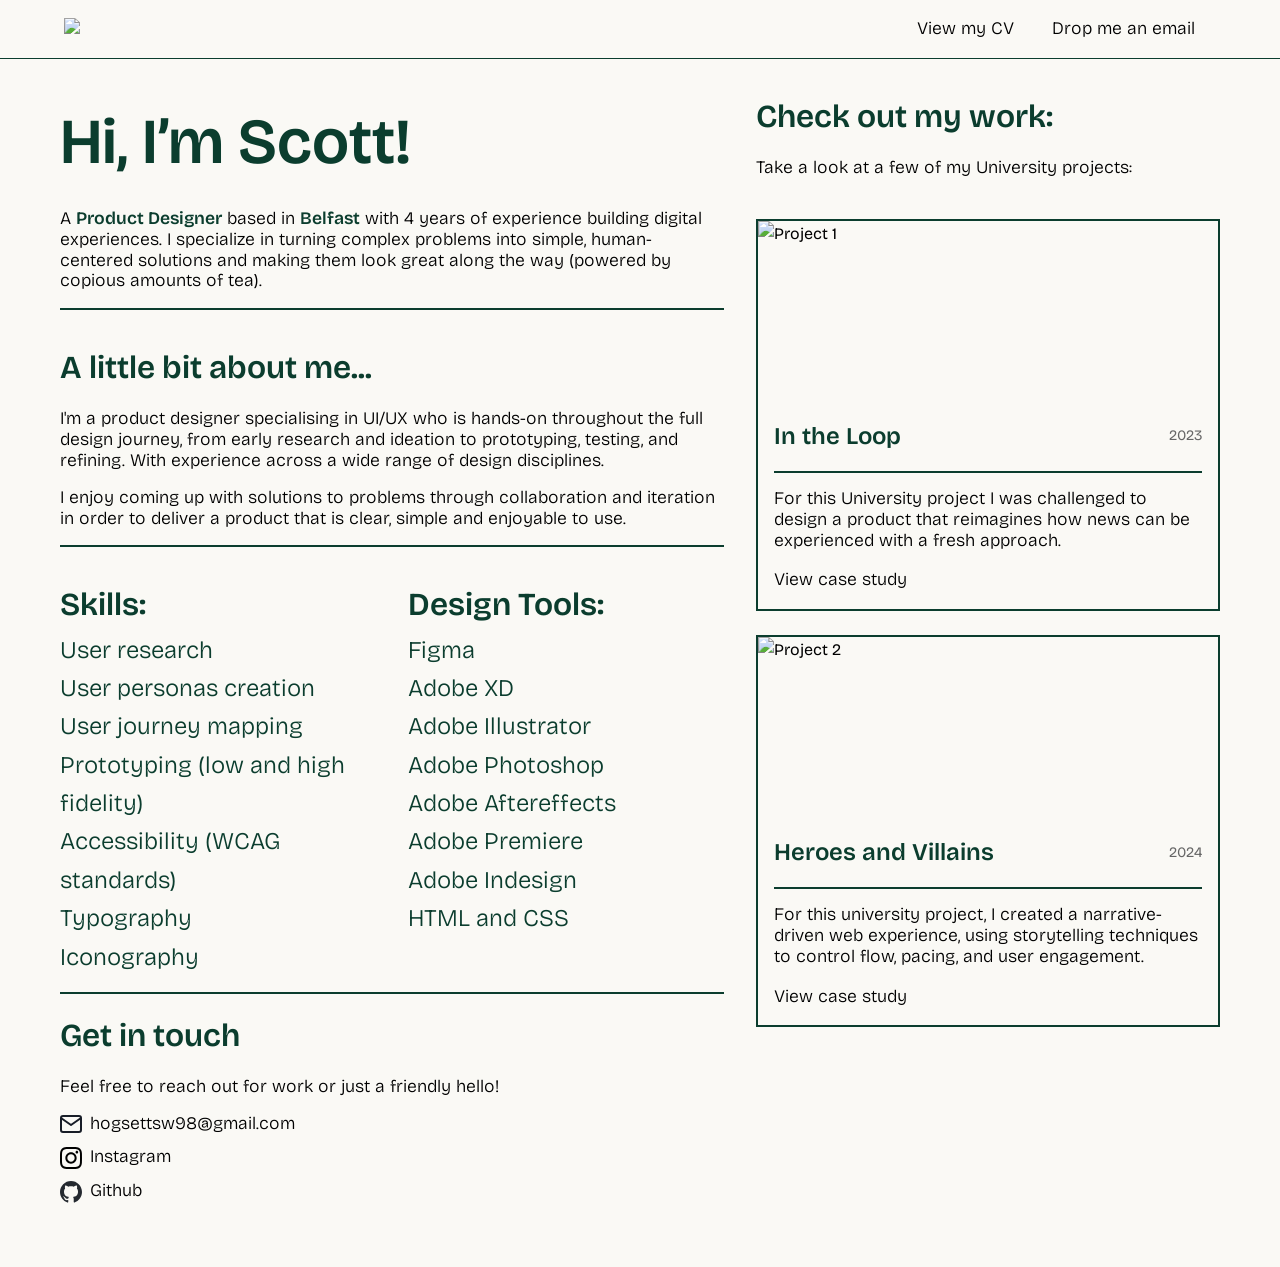
==== index.html @ 431d48c2 "Add files via upload" ====
<!DOCTYPE html>
<html lang="en">
<head>
    <meta charset="UTF-8">
    <meta name="viewport" content="width=device-width, initial-scale=1.0">
    <link rel="stylesheet" href="style.css">
    <link rel="preconnect" href="https://fonts.googleapis.com">
    <link rel="preconnect" href="https://fonts.gstatic.com" crossorigin>
    <link href="https://fonts.googleapis.com/css2?family=Bricolage+Grotesque:opsz,wght@12..96,200..800&display=swap" rel="stylesheet">
    <link rel="stylesheet" href="https://use.typekit.net/ogz0kti.css">
    <title>My Portfolio</title>
</head>
<body>

    <nav>
        <div class="logo">
            <img src="img/logo.gif" height="50px">
        </div>
        <ul class="nav-links">
            <a href="">
                <span class="hover-link">
                    <p>View my CV</p>
                    <img class="hover-image" src="img/link-icon-2.svg" alt="">
                </span>
            </a>
            <a href="mailto:hogsettsw98@gmail.com">
                <span class="hover-link">
                    <p>Drop me an email</p>
                    <img class="hover-image" src="img/link-icon-2.svg" alt="">
                </span>
            </a>    
        </ul>
        <div class="hamburger">☰</div>
    </nav>

    <div class="container">
        <main class="content-left">
            
            <section id="hero">

                <h1>Hi, I’m Scott!</h1>

                <p>A <strong>Product Designer</strong> based in <strong>Belfast</strong> with 4 years of experience building digital experiences. I specialize in turning complex problems into simple, human-centered solutions and making them look great along the way (powered by copious amounts of tea).</p>

                <hr>

            </section>

            <section id="about">

                <h2>A little bit about me...</h2>

                <p>I'm a product designer specialising in UI/UX who is hands-on throughout the full design journey, from early research and ideation to prototyping, testing, and refining. With experience across a wide range of design disciplines.</p>

                <p>I enjoy coming up with solutions to problems through collaboration and iteration in order to deliver a product that is clear, simple and enjoyable to use.</p>

                <hr>

            </section>

            <section id="skills">

                <div class="two-column">
                    <div class="column">

                        <h2>Skills:</h2>

                        <h3>User research</h3>

                        <h3>User personas creation</h3>

                        <h3>User journey mapping</h3>

                        <h3>Prototyping (low and high fidelity)</h3>

                        <h3>Accessibility (WCAG standards)</h3>
                
                        <h3>Typography</h3>
                
                        <h3>Iconography</h3>

                    </div>
                    <div class="column">
                        
                        <h2>Design Tools:</h2>

                        <h3>Figma</h3>

                        <h3>Adobe XD</h3>

                        <h3>Adobe Illustrator</h3>

                        <h3>Adobe Photoshop</h3>

                        <h3>Adobe Aftereffects</h3>

                        <h3>Adobe Premiere</h3>

                        <h3>Adobe Indesign</h3>

                        <h3>HTML and CSS</h3>

                    </div>

                </div>

                <hr>

                <section id="about">

                <h2>Get in touch</h2>

                <p>Feel free to reach out for work or just a friendly hello!</p>

                <div class="contact-list">

                    <a href="mailto:hogsettsw98@gmail.com" class="interactive-item">
                        <svg xmlns="http://www.w3.org/2000/svg" width="22" height="18" viewBox="0 0 22 18" fill="none" stroke="currentColor">
                            <path d="M21 3C21 1.9 20.1 1 19 1H3C1.9 1 1 1.9 1 3M21 3V15C21 16.1 20.1 17 19 17H3C1.9 17 1 16.1 1 15V3M21 3L11 10L1 3" stroke="#181D27" stroke-width="2" stroke-linecap="round" stroke-linejoin="round"/>
                        </svg>
                        <p>hogsettsw98@gmail.com</p>
                    </a>

                    <a href="https://www.instagram.com/scottwh_/" class="interactive-item">
                        <svg xmlns="http://www.w3.org/2000/svg" width="22" height="auto" viewBox="0 0 48 48" fill="none">
                            <g clip-path="url(#clip0_18_1814)"><path d="M24 4.32187C30.4125 4.32187 31.1719 4.35 33.6938 4.4625C36.0375 4.56562 37.3031 4.95938 38.1469 5.2875C39.2625 5.71875 40.0688 6.24375 40.9031 7.07812C41.7469 7.92188 42.2625 8.71875 42.6938 9.83438C43.0219 10.6781 43.4156 11.9531 43.5188 14.2875C43.6313 16.8187 43.6594 17.5781 43.6594 23.9813C43.6594 30.3938 43.6313 31.1531 43.5188 33.675C43.4156 36.0188 43.0219 37.2844 42.6938 38.1281C42.2625 39.2438 41.7375 40.05 40.9031 40.8844C40.0594 41.7281 39.2625 42.2438 38.1469 42.675C37.3031 43.0031 36.0281 43.3969 33.6938 43.5C31.1625 43.6125 30.4031 43.6406 24 43.6406C17.5875 43.6406 16.8281 43.6125 14.3063 43.5C11.9625 43.3969 10.6969 43.0031 9.85313 42.675C8.7375 42.2438 7.93125 41.7188 7.09688 40.8844C6.25313 40.0406 5.7375 39.2438 5.30625 38.1281C4.97813 37.2844 4.58438 36.0094 4.48125 33.675C4.36875 31.1438 4.34063 30.3844 4.34063 23.9813C4.34063 17.5688 4.36875 16.8094 4.48125 14.2875C4.58438 11.9437 4.97813 10.6781 5.30625 9.83438C5.7375 8.71875 6.2625 7.9125 7.09688 7.07812C7.94063 6.23438 8.7375 5.71875 9.85313 5.2875C10.6969 4.95938 11.9719 4.56562 14.3063 4.4625C16.8281 4.35 17.5875 4.32187 24 4.32187ZM24 0C17.4844 0 16.6688 0.028125 14.1094 0.140625C11.5594 0.253125 9.80625 0.665625 8.2875 1.25625C6.70312 1.875 5.3625 2.69062 4.03125 4.03125C2.69063 5.3625 1.875 6.70313 1.25625 8.27813C0.665625 9.80625 0.253125 11.55 0.140625 14.1C0.028125 16.6687 0 17.4844 0 24C0 30.5156 0.028125 31.3312 0.140625 33.8906C0.253125 36.4406 0.665625 38.1938 1.25625 39.7125C1.875 41.2969 2.69063 42.6375 4.03125 43.9688C5.3625 45.3 6.70313 46.125 8.27813 46.7344C9.80625 47.325 11.55 47.7375 14.1 47.85C16.6594 47.9625 17.475 47.9906 23.9906 47.9906C30.5063 47.9906 31.3219 47.9625 33.8813 47.85C36.4313 47.7375 38.1844 47.325 39.7031 46.7344C41.2781 46.125 42.6188 45.3 43.95 43.9688C45.2812 42.6375 46.1063 41.2969 46.7156 39.7219C47.3063 38.1938 47.7188 36.45 47.8313 33.9C47.9438 31.3406 47.9719 30.525 47.9719 24.0094C47.9719 17.4938 47.9438 16.6781 47.8313 14.1188C47.7188 11.5688 47.3063 9.81563 46.7156 8.29688C46.125 6.70312 45.3094 5.3625 43.9688 4.03125C42.6375 2.7 41.2969 1.875 39.7219 1.26562C38.1938 0.675 36.45 0.2625 33.9 0.15C31.3313 0.028125 30.5156 0 24 0Z" fill="#000100"/><path d="M24 11.6719C17.1938 11.6719 11.6719 17.1938 11.6719 24C11.6719 30.8062 17.1938 36.3281 24 36.3281C30.8062 36.3281 36.3281 30.8062 36.3281 24C36.3281 17.1938 30.8062 11.6719 24 11.6719ZM24 31.9969C19.5844 31.9969 16.0031 28.4156 16.0031 24C16.0031 19.5844 19.5844 16.0031 24 16.0031C28.4156 16.0031 31.9969 19.5844 31.9969 24C31.9969 28.4156 28.4156 31.9969 24 31.9969Z" fill="#000100"/><path d="M39.6937 11.1844C39.6937 12.7782 38.4 14.0625 36.8156 14.0625C35.2219 14.0625 33.9375 12.7688 33.9375 11.1844C33.9375 9.59065 35.2313 8.30627 36.8156 8.30627C38.4 8.30627 39.6937 9.60003 39.6937 11.1844Z" fill="#000100"/></g><defs><clipPath id="clip0_18_1814"><rect width="48" height="48" fill="white"/></clipPath></defs>
                        </svg>
                        <p>Instagram</p>
                    </a>

                    <a href="https://github.com/scott-ineqe" class="interactive-item">
                        <svg xmlns="http://www.w3.org/2000/svg" width="22" viewBox="0 0 48 48" fill="none">
                            <path fill-rule="evenodd" clip-rule="evenodd" d="M24.0199 0C10.7375 0 0 10.8167 0 24.1983C0 34.895 6.87988 43.9495 16.4241 47.1542C17.6174 47.3951 18.0545 46.6335 18.0545 45.9929C18.0545 45.4319 18.0151 43.509 18.0151 41.5055C11.3334 42.948 9.94198 38.6209 9.94198 38.6209C8.86818 35.8164 7.27715 35.0956 7.27715 35.0956C5.09022 33.6132 7.43645 33.6132 7.43645 33.6132C9.86233 33.7735 11.1353 36.0971 11.1353 36.0971C13.2824 39.7827 16.7422 38.7413 18.1341 38.1002C18.3328 36.5377 18.9695 35.456 19.6455 34.8552C14.3163 34.2942 8.70937 32.211 8.70937 22.9161C8.70937 20.2719 9.66321 18.1086 11.1746 16.4261C10.9361 15.8253 10.1008 13.3409 11.4135 10.0157C11.4135 10.0157 13.4417 9.3746 18.0146 12.4996C19.9725 11.9699 21.9916 11.7005 24.0199 11.6982C26.048 11.6982 28.1154 11.979 30.0246 12.4996C34.5981 9.3746 36.6262 10.0157 36.6262 10.0157C37.9389 13.3409 37.1031 15.8253 36.8646 16.4261C38.4158 18.1086 39.3303 20.2719 39.3303 22.9161C39.3303 32.211 33.7234 34.2539 28.3544 34.8552C29.2296 35.6163 29.9848 37.0583 29.9848 39.3421C29.9848 42.5871 29.9454 45.1915 29.9454 45.9924C29.9454 46.6335 30.383 47.3951 31.5758 47.1547C41.12 43.9491 47.9999 34.895 47.9999 24.1983C48.0392 10.8167 37.2624 0 24.0199 0Z" fill="#24292F"/>
                        </svg>
                        <p>Github</p>
                    </a>

                </div>

            </section>

            </section>

        </main>

        <aside class="sidebar-right">

            <div>

                <h2>Check out my work:</h2>

                <p>Take a look at a few of my University projects:</p>

            </div>
            
            <a href="in-the-loop.html" class="project-card-link">
                <div class="project-card">
                    <img class="thumbnail-img" src="img/in-the-loop/title-card.jpg" alt="Project 1">
                    <div class="project-info">
                        <div class="project-title-row">
                            <h4>In the Loop</h4>
                            <h4 class="project-date">2023</h4>
                        </div>

                        <hr>

                        <p>For this University project I was challenged to design a product that reimagines how news can be experienced with a fresh approach.</p>

                        <span class="hover-link">
                            <p>View case study</p>
                            <img class="hover-image" src="img/link-icon-2.svg" alt="">
                        </span>

                    </div>
                </div>
            </a>

            <a href="heroes-and-villains.html" class="project-card-link">
                <div class="project-card">
                    <img class="thumbnail-img" src="img/heroes-and-villains/cover-image.svg"  alt="Project 2">
                    <div class="project-info">
                        <div class="project-title-row">
                            <h4>Heroes and Villains</h4>
                            <h4 class="project-date">2024</h4>
                        </div>

                        <hr>

                        <p>For this university project, I created a narrative-driven web experience, using storytelling techniques to control flow, pacing, and user engagement.</p>

                        <span class="hover-link">
                            <p>View case study</p>
                            <img class="hover-image" src="img/link-icon-2.svg" alt="">
                        </span>

                    </div>
                </div>
            </a>

            <!--This is a comment. Comments are not displayed in the browser
            <a href="knowhow.html" class="project-card-link">
                <div class="project-card">
                    <img class="thumbnail-img" src="img/Rectangle 1-1.jpg"  alt="Project 2">
                    <div class="project-info">
                        <div class="project-title-row">
                            <h4>Knowhow</h4>
                            <h4 class="project-date">2023</h4>
                        </div>

                        <hr>

                        <p>Inspired by niece, this university project focussed on accessibility and building an educational product that could be used by anyone.</p>

                        <span class="hover-link">
                            <p>View case study</p>
                            <img class="hover-image" src="img/link-icon-2.svg" alt="">
                        </span>

                    </div>
                </div>
            </a>
            -->

        </aside>
    </div>

</body>
</html>
---- style.css ----
* { 
    margin: 0; 
    padding: 0; 
    box-sizing: border-box; 
}
        
body {
    font-family: "Bricolage Grotesque", sans-serif;
    font-optical-sizing: auto;
    font-style: normal;
    line-height: 1.6; 
    background: #faf9f5; 
}

P {
  color: #000000;
  font-size: 1.1rem;
  font-weight: 300;
  line-height: 1.3rem;
}

h1 {
  color: #0B3D2E;
  font-size: 4rem;
  font-weight: 600;
}

h2 {
  color: #0B3D2E;
  font-size: 2rem;
  font-weight: 600;
}

h3 {
  color: #0B3D2E;
  font-size: 1.5rem;
  font-weight: 300;
}

h4 {
  color: #0B3D2E;
  font-size: 1.5rem;
  font-weight: 600;

}

strong {
  font-weight: 600;
  color: #0B3D2E;
}

span {
  color: #000000;
  font-size: 1.2rem;
  font-weight: 300;
  line-height: 1.5rem;
}

ul {
  color: #0B3D2E;
}

 /* --- Navigation --- */
        
nav {
    position: sticky;
    top: 0;
    background: #faf9f5;
    color: white;
    display: flex;
    justify-content: space-between;
    align-items: center;
    padding: 1rem 5%;
    z-index: 1000;
    border-bottom: #0B3D2E solid 1px;
}

.hamburger {
    color: #0B3D2E;
}

.nav-links { 
    display: flex; 
    list-style: none; 
    gap: 1rem;
}

.nav-links a {
    color: #0B3D2E; 
    text-decoration: none; 
    font-weight: 500; 
}

.hamburger {
    display: none; 
    cursor: pointer; 
    font-size: 1.8rem; 
}

/* --- Main Layout --- */
        
.container {
    display: grid;
    grid-template-columns: 1fr 40%;
    gap: 2rem;
    max-width: 1200px;
    margin: 2rem auto;
    padding: 0 20px;
}

.case-study-container {
  display: grid;
  grid-template-columns: 1fr 20%;
  gap: 2rem;
  max-width: 1200px;
  margin: 2rem auto;
  padding: 0 20px;

}

/* --- Left Section (Bio/Skills) --- */

.content-left section {
    margin-bottom: 2rem;
}

hr {
    border: 0.8px solid #0B3D2E;
    margin: 1rem 0rem 1rem 0rem;
}

p {
    margin: 1rem 0rem 1rem 0rem;
}

/* --- Right Section (Projects) --- */
        
.sidebar-right {
    display: flex;
    flex-direction: column;
    gap: 1.5rem;
}

/* Project card: no shadow, no rounded corners — brutalist raw feel */
.project-card {
    background: #faf9f5;
    border-radius: 0;
    overflow: visible;
    border: 2px solid #0B3D2E; /* ← move border here */
}

/* Image sits raw, no border */
.thumbnail-img {
    width: 100%;
    height: 180px;
    object-fit: cover;
    display: block;
}

/* Black border only around the info section */
.project-info {
    padding: 1rem;
    /* border removed */
}

.project-title-row {
    display: flex;
    justify-content: space-between;
    align-items: center;
    margin-bottom: 0.5rem;
}

.project-date {
    font-weight: 400;
    color: #666;
    font-size: 0.9rem;
}

/* -- case study links -- */

.hover-link {
  display: inline-flex;
  align-items: center;
  gap: 6px;
  text-decoration: none;
  position: relative;
}

.hover-link p {
  margin: 0;
  position: relative;
}

.hover-image {
  width: 0.8em;
  height: 0.8em;
  opacity: 0;
  transform: translateX(-4px);
  transition: opacity 0.25s ease, transform 0.25s ease;
}

.hover-link:hover .hover-image {
  opacity: 1;
  transform: translateX(0);
}

/* custom underline */
.hover-link p::after {
  content: "";
  position: absolute;
  left: 0;
  bottom: -2px;
  width: 0;
  height: 1px;
  background-color: currentColor;
  transition: width 0.25s ease;
}

/* expand underline on hover */
.hover-link:hover p::after {
  width: 100%;
}

/* Clickable card wrapper */
a.project-card-link {
  display: block;
  text-decoration: none;
  color: inherit;
}

a.project-card-link:hover .project-card {
  box-shadow: 4px 4px 0px #0B3D2E;
}

/* Trigger arrow/underline on card hover too */
.project-card:hover .hover-image {
  opacity: 1;
  transform: translateX(0);
}

.project-card:hover .hover-link p::after {
  width: 100%;
}

/* -- two column grid -- */

.two-column {
  display: flex;
  gap: 2rem;
}

.column {
  flex: 1;
}

/* -- contact section icons and text -- */

.contact-list {
  display: flex;
  flex-direction: column;
  gap: 0.75rem;
  margin: 1rem 0;
  align-items: flex-start; /* ← add this */
}

.interactive-item {
  display: inline-flex;
  align-items: center;
  gap: 8px;
  cursor: pointer;
  color: #000;
  transition: color 0.2s ease, transform 0.2s ease;
  text-decoration: none;
}

/* Remove default paragraph spacing */
.interactive-item p {
  margin: 0;
}

/* Underline */
.interactive-item::after {
  content: "";
  position: absolute;
  left: 0;
  bottom: -3px;
  width: 0;
  height: 1px;
  background: currentColor;
  transition: width 0.25s ease;
}

/* Icon sizing */
.icon {
  width: 18px;
  height: 18px;
  transition: transform 0.2s ease;
}

.interactive-item:hover {
  color: #0B3D2E;
  transform: scale(1.04);
}

.interactive-item:hover::after {
  width: 100%;
}

/* --- Case Study Specifics --- */

.case-main-img {
    width: 100%;
    border: 2px solid #0B3D2E;
    margin: 1.5rem 0;
}

.brand-grid {
    display: grid;
    grid-template-columns: 1fr 1fr;
    gap: 1rem;
    margin: 2rem 0;
}

.brand-item {
    border: 2px solid #0B3D2E;
    padding: 2rem;
    display: flex;
    align-items: center;
    justify-content: center;
}

.color-swatch {
    width: 50px;
    height: 50px;
    border-radius: 50%;
    margin: 0 5px;
}

.ux-artifact img {
    width: 100%;
    margin-top: 1rem;
}

.caption {
    font-size: 0.9rem;
    font-style: italic;
    text-align: center;
}

.tag {
    display: inline-block;
    border: 1px solid #0B3D2E;
    padding: 2px 8px;
    font-size: 0.8rem;
    margin: 2px;
}

.sticky-sidebar {
    position: sticky;
    top: 100px; /* Adjust based on nav height */
}

.case-nav {
    list-style: none;
    padding: 0;
}

.figma-placeholder {
    width: 100%;
    height: 400px;
    background: #e0e0e0;
    border: 2px dashed #0B3D2E;
    display: flex;
    align-items: center;
    justify-content: center;
}

.center-object {
    display: flex;
    justify-content: center;
}

/* Stack on mobile */
@media (max-width: 768px) {
  .two-column {
    flex-direction: column;
  }
}

@media (max-width: 992px) {
    .container { 
        grid-template-columns: 1fr;
    }

    .sidebar-right { 
        order: 2;
    }
    
    .content-left { 
        order: 1;
    }
}

@media (max-width: 768px) {
            
    .nav-links {
        display: none;
    }
    
    .hamburger {
        display: block; 
    }
}

@media (max-width: 620px) {
            
    h1 {
      line-height: 4.5rem;
    }
}
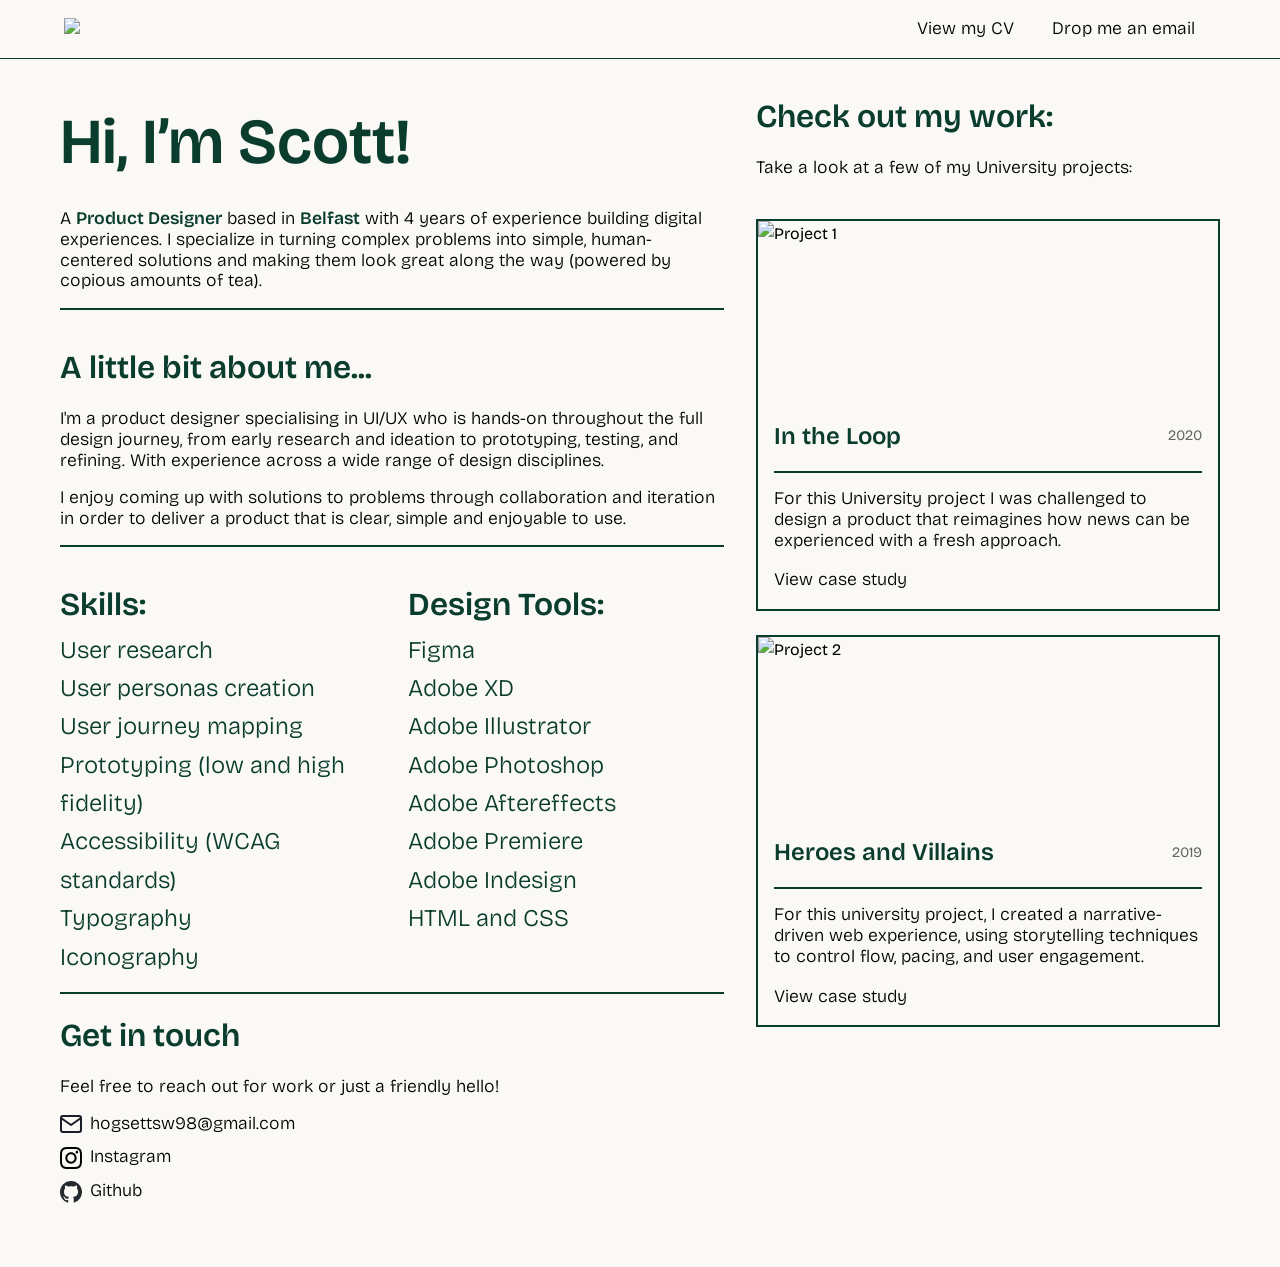
==== commit a0866f6b: "Add files via upload" ====
--- a/index.html
+++ b/index.html
@@ -17,7 +17,7 @@
             <img src="img/logo.gif" height="50px">
         </div>
         <ul class="nav-links">
-            <a href="">
+            <a href="resume/Scott-Hogsett-Resume-2026.pdf" target="_blank">
                 <span class="hover-link">
                     <p>View my CV</p>
                     <img class="hover-image" src="img/link-icon-2.svg" alt="">
@@ -159,7 +159,7 @@
                     <div class="project-info">
                         <div class="project-title-row">
                             <h4>In the Loop</h4>
-                            <h4 class="project-date">2023</h4>
+                            <h4 class="project-date">2020</h4>
                         </div>
 
                         <hr>
@@ -181,7 +181,7 @@
                     <div class="project-info">
                         <div class="project-title-row">
                             <h4>Heroes and Villains</h4>
-                            <h4 class="project-date">2024</h4>
+                            <h4 class="project-date">2019</h4>
                         </div>
 
                         <hr>
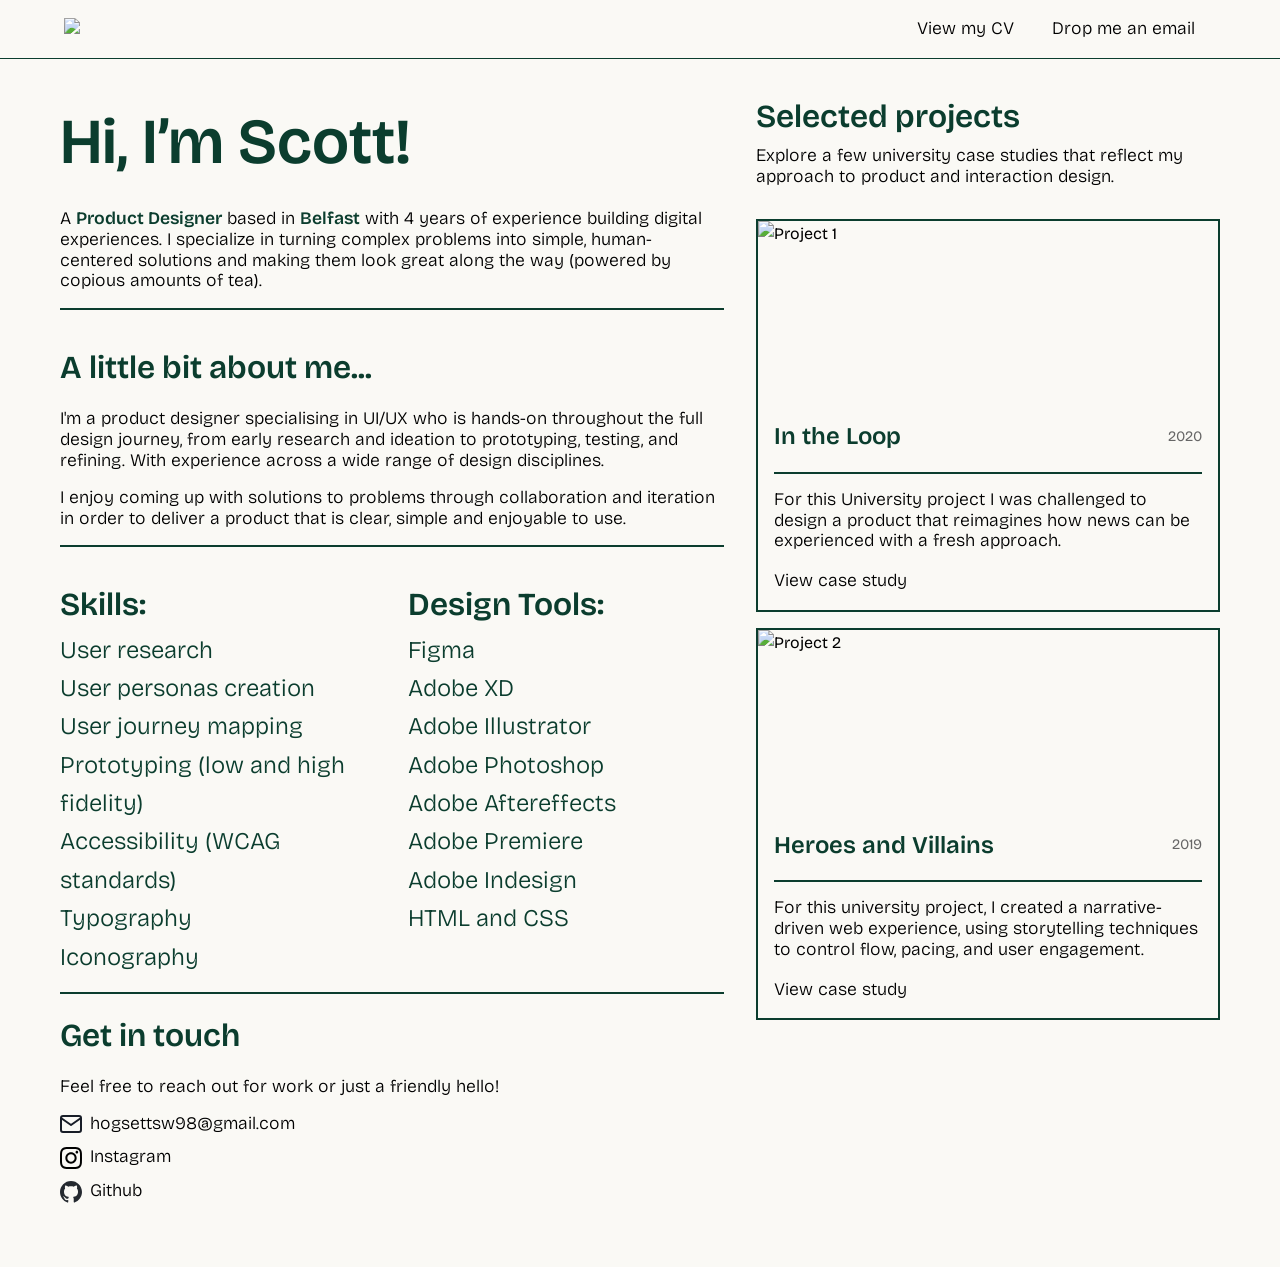
==== commit 494be0b7: "update to the structure moved the projects to be under the about section" ====
--- a/index.html
+++ b/index.html
@@ -10,6 +10,7 @@
     <link rel="stylesheet" href="https://use.typekit.net/ogz0kti.css">
     <title>My Portfolio</title>
 </head>
+
 <body>
 
     <nav>
@@ -17,7 +18,7 @@
             <img src="img/logo.gif" height="50px">
         </div>
         <ul class="nav-links">
-            <a href="resume/Scott-Hogsett-Resume-2026.pdf" target="_blank">
+            <a href="resume/Scott-Hogsett-2026-CV.pdf" target="_blank">
                 <span class="hover-link">
                     <p>View my CV</p>
                     <img class="hover-image" src="img/link-icon-2.svg" alt="">
@@ -30,10 +31,9 @@
                 </span>
             </a>    
         </ul>
-        <div class="hamburger">☰</div>
     </nav>
 
-    <div class="container">
+    <div class="container home-container">
         <main class="content-left">
             
             <section id="hero">
@@ -144,83 +144,70 @@
         </main>
 
         <aside class="sidebar-right">
-
-            <div>
-
-                <h2>Check out my work:</h2>
-
-                <p>Take a look at a few of my University projects:</p>
-
-            </div>
-            
-            <a href="in-the-loop.html" class="project-card-link">
-                <div class="project-card">
-                    <img class="thumbnail-img" src="img/in-the-loop/title-card.jpg" alt="Project 1">
-                    <div class="project-info">
-                        <div class="project-title-row">
-                            <h4>In the Loop</h4>
-                            <h4 class="project-date">2020</h4>
+            <section class="project-showcase" aria-labelledby="project-showcase-title">
+                <div class="project-showcase-header">
+                    <h2 id="project-showcase-title">Selected projects</h2>
+                    <p>Explore a few university case studies that reflect my approach to product and interaction design.</p>
+                </div>
+
+                <div class="project-card-grid">
+                    <a href="in-the-loop.html" class="project-card-link">
+                        <div class="project-card">
+                            <img class="thumbnail-img" src="img/in-the-loop/title-card.jpg" alt="Project 1">
+                            <div class="project-info">
+                                <div class="project-title-row">
+                                    <h4>In the Loop</h4>
+                                    <h4 class="project-date">2020</h4>
+                                </div>
+                                <hr>
+                                <p>For this University project I was challenged to design a product that reimagines how news can be experienced with a fresh approach.</p>
+                                <span class="hover-link">
+                                    <p>View case study</p>
+                                    <img class="hover-image" src="img/link-icon-2.svg" alt="">
+                                </span>
+                            </div>
                         </div>
-
-                        <hr>
-
-                        <p>For this University project I was challenged to design a product that reimagines how news can be experienced with a fresh approach.</p>
-
-                        <span class="hover-link">
-                            <p>View case study</p>
-                            <img class="hover-image" src="img/link-icon-2.svg" alt="">
-                        </span>
-
-                    </div>
-                </div>
-            </a>
-
-            <a href="heroes-and-villains.html" class="project-card-link">
-                <div class="project-card">
-                    <img class="thumbnail-img" src="img/heroes-and-villains/cover-image.svg"  alt="Project 2">
-                    <div class="project-info">
-                        <div class="project-title-row">
-                            <h4>Heroes and Villains</h4>
-                            <h4 class="project-date">2019</h4>
+                    </a>
+
+                    <a href="heroes-and-villains.html" class="project-card-link">
+                        <div class="project-card">
+                            <img class="thumbnail-img" src="img/heroes-and-villains/cover-image.svg" alt="Project 2">
+                            <div class="project-info">
+                                <div class="project-title-row">
+                                    <h4>Heroes and Villains</h4>
+                                    <h4 class="project-date">2019</h4>
+                                </div>
+                                <hr>
+                                <p>For this university project, I created a narrative-driven web experience, using storytelling techniques to control flow, pacing, and user engagement.</p>
+                                <span class="hover-link">
+                                    <p>View case study</p>
+                                    <img class="hover-image" src="img/link-icon-2.svg" alt="">
+                                </span>
+                            </div>
                         </div>
-
-                        <hr>
-
-                        <p>For this university project, I created a narrative-driven web experience, using storytelling techniques to control flow, pacing, and user engagement.</p>
-
-                        <span class="hover-link">
-                            <p>View case study</p>
-                            <img class="hover-image" src="img/link-icon-2.svg" alt="">
-                        </span>
-
-                    </div>
-                </div>
-            </a>
-
-            <!--This is a comment. Comments are not displayed in the browser
-            <a href="knowhow.html" class="project-card-link">
-                <div class="project-card">
-                    <img class="thumbnail-img" src="img/Rectangle 1-1.jpg"  alt="Project 2">
-                    <div class="project-info">
-                        <div class="project-title-row">
-                            <h4>Knowhow</h4>
-                            <h4 class="project-date">2023</h4>
+                    </a>
+
+                    <!--This is a comment. Comments are not displayed in the browser
+                    <a href="knowhow.html" class="project-card-link">
+                        <div class="project-card">
+                            <img class="thumbnail-img" src="img/Rectangle 1-1.jpg" alt="Project 2">
+                            <div class="project-info">
+                                <div class="project-title-row">
+                                    <h4>Knowhow</h4>
+                                    <h4 class="project-date">2023</h4>
+                                </div>
+                                <hr>
+                                <p>Inspired by niece, this university project focussed on accessibility and building an educational product that could be used by anyone.</p>
+                                <span class="hover-link">
+                                    <p>View case study</p>
+                                    <img class="hover-image" src="img/link-icon-2.svg" alt="">
+                                </span>
+                            </div>
                         </div>
-
-                        <hr>
-
-                        <p>Inspired by niece, this university project focussed on accessibility and building an educational product that could be used by anyone.</p>
-
-                        <span class="hover-link">
-                            <p>View case study</p>
-                            <img class="hover-image" src="img/link-icon-2.svg" alt="">
-                        </span>
-
-                    </div>
-                </div>
-            </a>
-            -->
-
+                    </a>
+                    -->
+                </div>
+            </section>
         </aside>
     </div>
 
--- a/style.css
+++ b/style.css
@@ -66,13 +66,13 @@
     position: sticky;
     top: 0;
     background: #faf9f5;
-    color: white;
     display: flex;
     justify-content: space-between;
     align-items: center;
     padding: 1rem 5%;
     z-index: 1000;
     border-bottom: #0B3D2E solid 1px;
+    flex-wrap: wrap; /* Allows links to drop to a new line if needed */
 }
 
 .hamburger {
@@ -138,7 +138,27 @@
 .sidebar-right {
     display: flex;
     flex-direction: column;
-    gap: 1.5rem;
+    gap: 1.25rem;
+    align-self: start;
+}
+
+.project-showcase {
+    display: flex;
+    flex-direction: column;
+    gap: 1rem;
+}
+
+.project-showcase-header h2 {
+    margin-bottom: 0.25rem;
+}
+
+.project-showcase-header p {
+    margin-top: 0;
+}
+
+.project-card-grid {
+    display: grid;
+    gap: 1rem;
 }
 
 /* Project card: no shadow, no rounded corners — brutalist raw feel */
@@ -387,34 +407,88 @@
   }
 }
 
+/* Tablet and Mobile adjustments for Case Studies only */
 @media (max-width: 992px) {
-    .container { 
+    /* Stack the grid into a single column */
+    .case-study-container {
         grid-template-columns: 1fr;
     }
 
-    .sidebar-right { 
-        order: 2;
+    /* Move the sidebar to the top of the visual stack */
+    .case-study-container .sidebar-right {
+        order: -1; 
+    }
+
+    /* Ensure the main content follows the sidebar */
+    .case-study-container .content-left {
+        order: 1;
     }
     
-    .content-left { 
+    /* Optional: Add some bottom margin to the sidebar so it doesn't 
+       touch the main content when stacked */
+    .case-study-container .sidebar-right {
+        margin-bottom: 2rem;
+    }
+    
+}
+
+@media (max-width: 768px) {
+    /* Change display from none to flex */
+    .nav-links {
+        display: flex;
+        font-size: 0.9rem; /* Slightly smaller for mobile */
+        gap: 0.5rem;       /* Tighter spacing */
+    }
+    
+    /* Hide the hamburger since links are now visible */
+    .hamburger {
+        display: none; 
+    }
+
+    /* Stack the nav vertically if the screen is very narrow */
+    nav {
+        flex-direction: column;
+        gap: 1rem;
+        text-align: center;
+    }
+}
+
+/* Specific logic for the Home Page stacking at a smaller size */
+@media (max-width: 1100px) {
+    .home-container {
+        grid-template-columns: 1fr;
+    }
+
+    .home-container .sidebar-right {
         order: 1;
     }
 }
 
-@media (max-width: 768px) {
-            
-    .nav-links {
-        display: none;
-    }
-    
-    .hamburger {
-        display: block; 
+@media (max-width: 725px) {
+    .home-container {
+        grid-template-columns: 1fr;
+    }
+
+    .home-container .sidebar-right {
+        order: 1;
+    }
+
+    .project-card {
+        display: flex;
+        flex-direction: column;
+    }
+
+    .thumbnail-img {
+        height: 160px;
     }
 }
 
 @media (max-width: 620px) {
-            
     h1 {
-      line-height: 4.5rem;
+        line-height: 4.5rem;
+    }
+
+    .container {
+        padding: 0 14px;
     }
 }
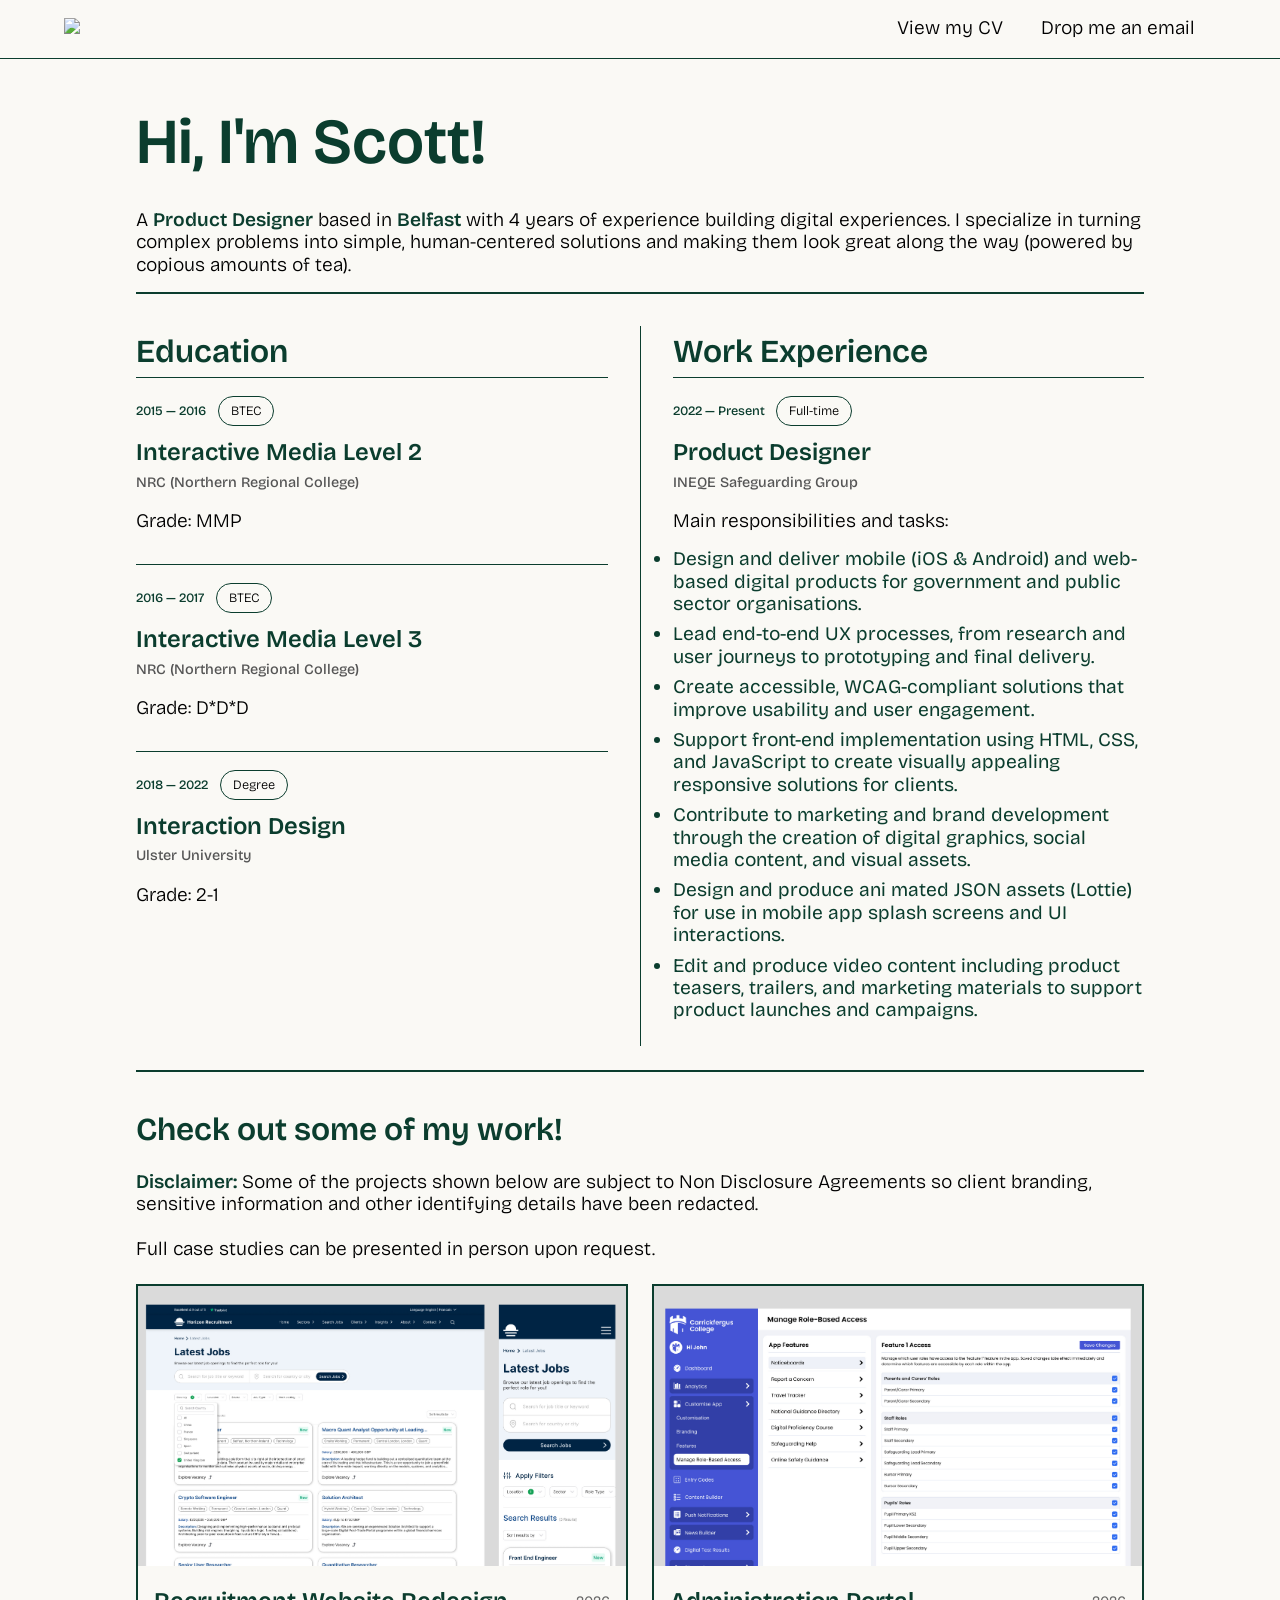
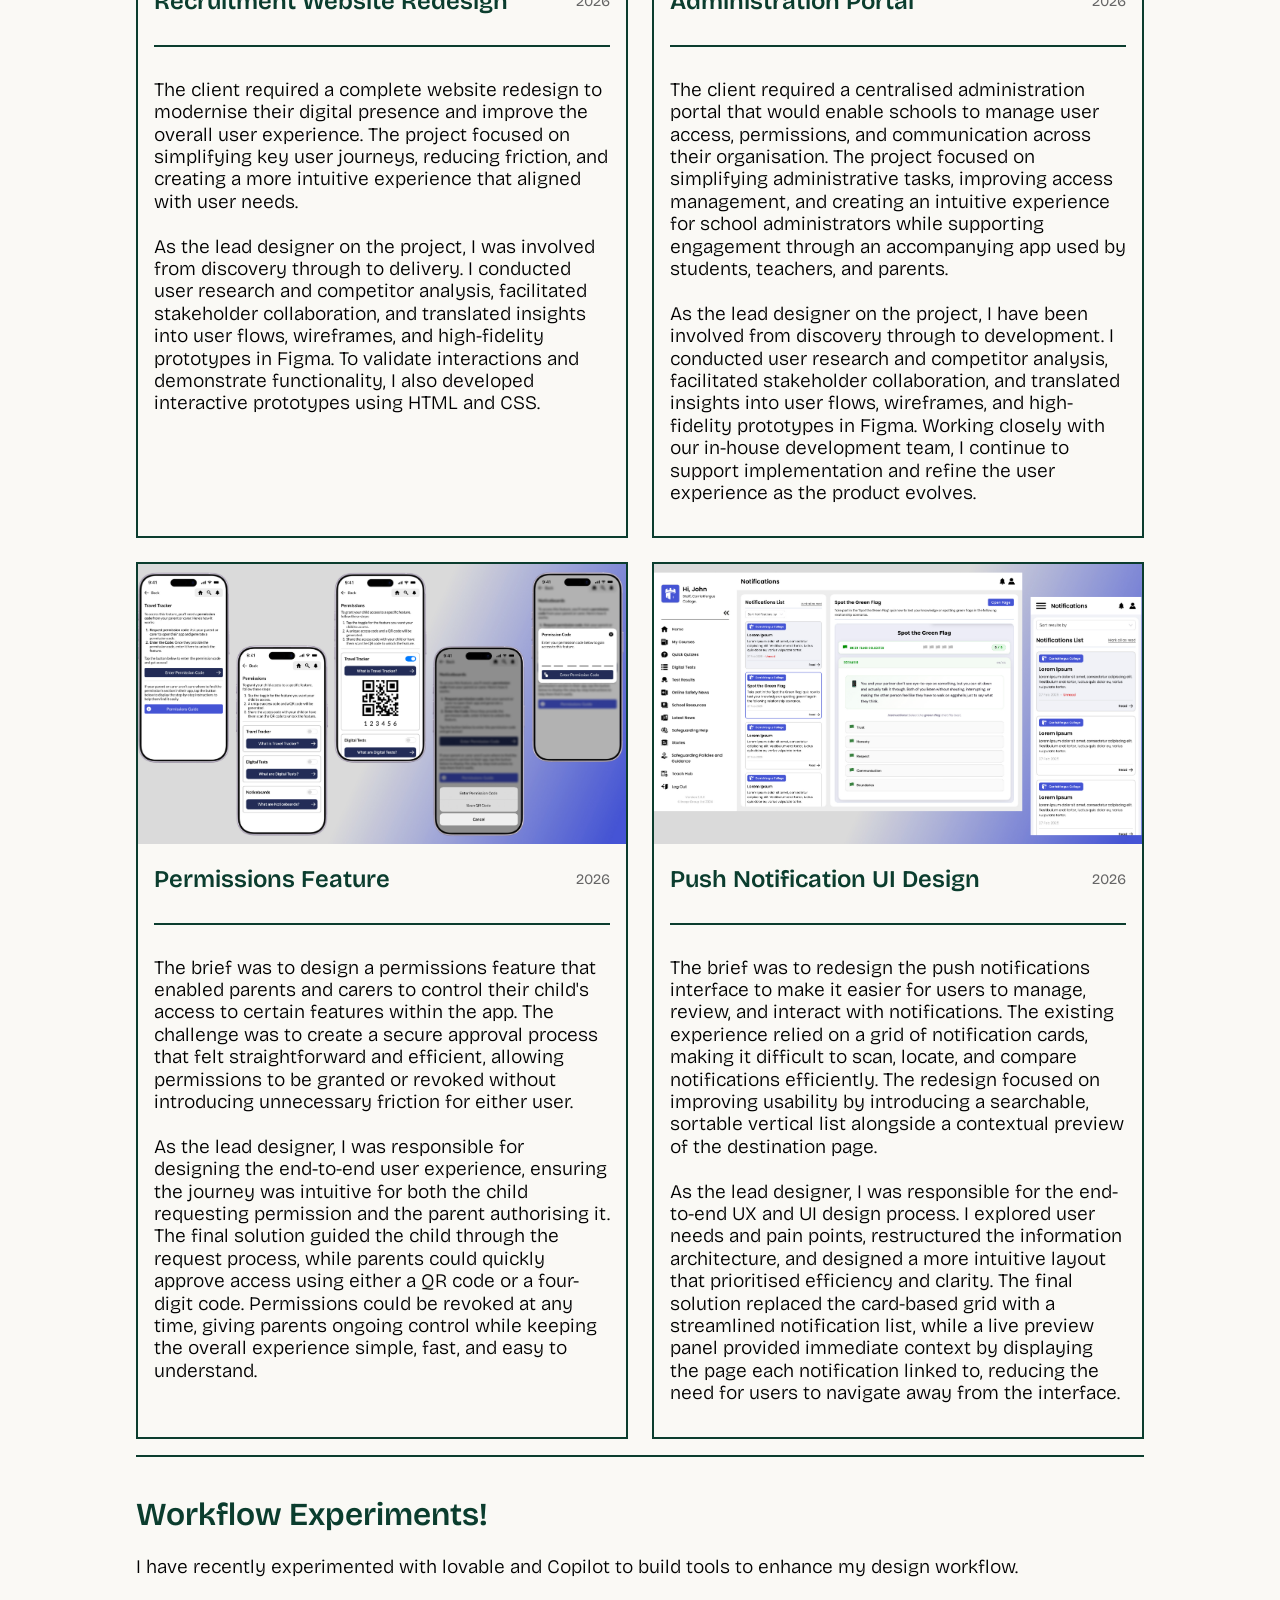
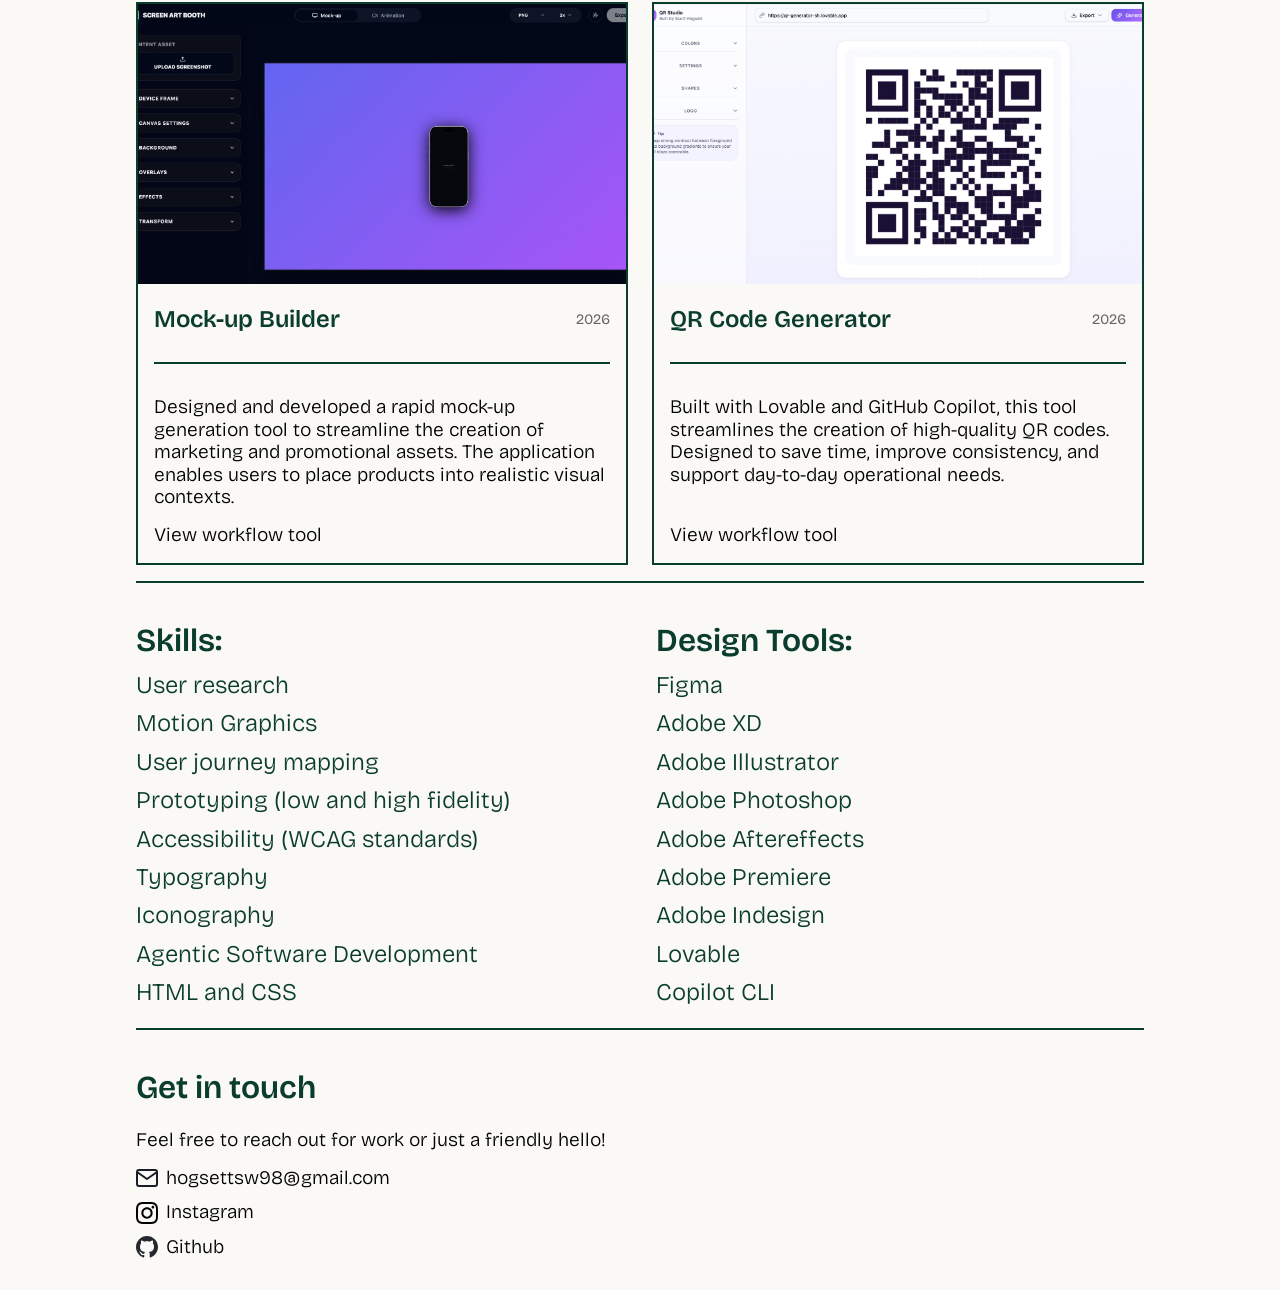
==== commit f99a590a: "ffrf" ====
--- a/index.html
+++ b/index.html
@@ -8,6 +8,7 @@
     <link rel="preconnect" href="https://fonts.gstatic.com" crossorigin>
     <link href="https://fonts.googleapis.com/css2?family=Bricolage+Grotesque:opsz,wght@12..96,200..800&display=swap" rel="stylesheet">
     <link rel="stylesheet" href="https://use.typekit.net/ogz0kti.css">
+    <link rel="icon" type="image/x-icon" href="img/favicon.ico">
     <title>My Portfolio</title>
 </head>
 
@@ -33,12 +34,12 @@
         </ul>
     </nav>
 
-    <div class="container home-container">
+    <div class="home-container">
         <main class="content-left">
             
             <section id="hero">
 
-                <h1>Hi, I’m Scott!</h1>
+                <h1>Hi, I'm Scott!</h1>
 
                 <p>A <strong>Product Designer</strong> based in <strong>Belfast</strong> with 4 years of experience building digital experiences. I specialize in turning complex problems into simple, human-centered solutions and making them look great along the way (powered by copious amounts of tea).</p>
 
@@ -47,12 +48,180 @@
             </section>
 
             <section id="about">
-
-                <h2>A little bit about me...</h2>
-
-                <p>I'm a product designer specialising in UI/UX who is hands-on throughout the full design journey, from early research and ideation to prototyping, testing, and refining. With experience across a wide range of design disciplines.</p>
-
-                <p>I enjoy coming up with solutions to problems through collaboration and iteration in order to deliver a product that is clear, simple and enjoyable to use.</p>
+                <div class="dual-timeline">
+                    <div class="dual-timeline-col">
+                        <h2>Education</h2>
+                        <div class="timeline">
+                            <div class="timeline-item">
+                                <div class="timeline-meta">
+                                    <span class="timeline-date">2015 — 2016</span>
+                                    <span class="tag">BTEC</span>
+                                </div>
+                                <div class="timeline-content">
+                                    <h4>Interactive Media Level 2</h4>
+                                    <p class="timeline-org">NRC (Northern Regional College)</p>
+                                    <p>Grade: MMP</p>
+                                </div>
+                            </div>
+                            <div class="timeline-item">
+                                <div class="timeline-meta">
+                                    <span class="timeline-date">2016 — 2017</span>
+                                    <span class="tag">BTEC</span>
+                                </div>
+                                <div class="timeline-content">
+                                    <h4>Interactive Media Level 3</h4>
+                                    <p class="timeline-org">NRC (Northern Regional College)</p>
+                                    <p>Grade: D*D*D</p>
+                                </div>
+                            </div>
+                            <div class="timeline-item">
+                                <div class="timeline-meta">
+                                    <span class="timeline-date">2018 — 2022</span>
+                                    <span class="tag">Degree</span>
+                                </div>
+                                <div class="timeline-content">
+                                    <h4>Interaction Design</h4>
+                                    <p class="timeline-org">Ulster University</p>
+                                    <p>Grade: 2-1</p>
+                                </div>
+                            </div>
+                        </div>
+                    </div>
+                    <div class="dual-timeline-divider"></div>
+                    <div class="dual-timeline-col">
+                        <h2>Work Experience</h2>
+                        <div class="timeline">
+                            <div class="timeline-item">
+                                <div class="timeline-meta">
+                                    <span class="timeline-date">2022 — Present</span>
+                                    <span class="tag">Full-time</span>
+                                </div>
+                                <div class="timeline-content">
+                                    <h4>Product Designer</h4>
+                                    <p class="timeline-org">INEQE Safeguarding Group</p>
+
+                                    <p>Main responsibilities and tasks:</p>
+
+                                    <ul>
+                                        <li>Design and deliver mobile (iOS & Android) and web-based digital products for government and public sector organisations.</li>
+                                        <li>Lead end-to-end UX processes, from research and user journeys to prototyping and final delivery.</li>
+                                        <li>Create accessible, WCAG-compliant solutions that improve usability and user engagement.</li>
+                                        <li>Support front-end implementation using HTML, CSS, and JavaScript to create visually appealing responsive solutions for clients.</li>
+                                        <li>Contribute to marketing and brand development through the creation of digital graphics, social media content, and visual assets.</li>
+                                        <li>Design and produce ani mated JSON assets (Lottie) for use in mobile app splash screens and UI interactions.</li>
+                                        <li>Edit and produce video content including product teasers, trailers, and marketing materials to support product launches and campaigns.</li>
+                                    </ul>
+                                </div>
+                            </div>
+                        </div>
+                    </div>
+                </div>
+
+                <hr>
+
+            </section>
+
+            <section id="selected-projects">
+
+                <h2>Check out some of my work!</h2>
+
+                <p><strong>Disclaimer:</strong> Some of the projects shown below are subject to Non Disclosure Agreements so client branding, sensitive information and other identifying details have been redacted. <br><br>Full case studies can be presented in person upon request.</p>
+
+                <div class="project-card-grid">
+                        <div class="project-card">
+                            <img class="thumbnail-img" src="img/Recruitment-website-cover-image-01.jpg" alt="Project 1">
+                            <div class="project-info">
+                                <div class="project-title-row">
+                                    <h4>Recruitment Website Redesign</h4>
+                                    <h4 class="project-date">2026</h4>
+                                </div>
+                                <hr>
+                                <p>The client required a complete website redesign to modernise their digital presence and improve the overall user experience. The project focused on simplifying key user journeys, reducing friction, and creating a more intuitive experience that aligned with user needs.<br><br>As the lead designer on the project, I was involved from discovery through to delivery. I conducted user research and competitor analysis, facilitated stakeholder collaboration, and translated insights into user flows, wireframes, and high-fidelity prototypes in Figma. To validate interactions and demonstrate functionality, I also developed interactive prototypes using HTML and CSS.</p>
+                            </div>
+                        </div>
+                        <div class="project-card">
+                            <img class="thumbnail-img" src="img/portal-cover-img-01.jpg" alt="Project 2">
+                            <div class="project-info">
+                                <div class="project-title-row">
+                                    <h4>Administration Portal</h4>
+                                    <h4 class="project-date">2026</h4>
+                                </div>
+                                <hr>
+                                <p>The client required a centralised administration portal that would enable schools to manage user access, permissions, and communication across their organisation. The project focused on simplifying administrative tasks, improving access management, and creating an intuitive experience for school administrators while supporting engagement through an accompanying app used by students, teachers, and parents.<br><br>As the lead designer on the project, I have been involved from discovery through to development. I conducted user research and competitor analysis, facilitated stakeholder collaboration, and translated insights into user flows, wireframes, and high-fidelity prototypes in Figma. Working closely with our in-house development team, I continue to support implementation and refine the user experience as the product evolves.</p>
+                            </div>
+                        </div>
+                        <div class="project-card">
+                            <img class="thumbnail-img" src="img/permisions-app-feature/permissions-cover-img-01.jpg" alt="Project 2">
+                            <div class="project-info">
+                                <div class="project-title-row">
+                                    <h4>Permissions Feature</h4>
+                                    <h4 class="project-date">2026</h4>
+                                </div>
+                                <hr>
+                                <p>The brief was to design a permissions feature that enabled parents and carers to control their child's access to certain features within the app. The challenge was to create a secure approval process that felt straightforward and efficient, allowing permissions to be granted or revoked without introducing unnecessary friction for either user.<br><br>As the lead designer, I was responsible for designing the end-to-end user experience, ensuring the journey was intuitive for both the child requesting permission and the parent authorising it. The final solution guided the child through the request process, while parents could quickly approve access using either a QR code or a four-digit code. Permissions could be revoked at any time, giving parents ongoing control while keeping the overall experience simple, fast, and easy to understand.</p>
+                            </div>
+                        </div>
+                        <div class="project-card">
+                            <img class="thumbnail-img" src="img/push-notifications/notifications-redesign-cover-img-01.jpg" alt="Project 2">
+                            <div class="project-info">
+                                <div class="project-title-row">
+                                    <h4>Push Notification UI Design</h4>
+                                    <h4 class="project-date">2026</h4>
+                                </div>
+                                <hr>
+                                <p>The brief was to redesign the push notifications interface to make it easier for users to manage, review, and interact with notifications. The existing experience relied on a grid of notification cards, making it difficult to scan, locate, and compare notifications efficiently. The redesign focused on improving usability by introducing a searchable, sortable vertical list alongside a contextual preview of the destination page.<br><br>As the lead designer, I was responsible for the end-to-end UX and UI design process. I explored user needs and pain points, restructured the information architecture, and designed a more intuitive layout that prioritised efficiency and clarity. The final solution replaced the card-based grid with a streamlined notification list, while a live preview panel provided immediate context by displaying the page each notification linked to, reducing the need for users to navigate away from the interface.</p>
+                            </div>
+                        </div>
+                </div>
+
+                <hr>
+
+            </section>
+
+            <section id="selected-projects">
+
+                <h2>Workflow Experiments!</h2>
+
+                <p>I have recently experimented with lovable and Copilot to build tools to enhance my design workflow.</p>
+
+                <div class="project-card-grid">
+                    <a href="https://device-booth.vercel.app/?dev=true" class="project-card-link" target="_blank">
+                        <div class="project-card">
+                            <img class="thumbnail-img" src="img/mock-up-builder-cover-img.jpg" alt="Project 1">
+                            <div class="project-info">
+                                <div class="project-title-row">
+                                    <h4>Mock-up Builder</h4>
+                                    <h4 class="project-date">2026</h4>
+                                </div>
+                                <hr>
+                                <p>Designed and developed a rapid mock-up generation tool to streamline the creation of marketing and promotional assets. The application enables users to place products into realistic visual contexts.</p>
+                                <span class="hover-link">
+                                    <p>View workflow tool</p>
+                                    <img class="hover-image" src="img/link-icon-2.svg" alt="">
+                                </span>
+                            </div>
+                        </div>
+                    </a>
+
+                    <a href="https://qr-generator-sh.vercel.app/" class="project-card-link" target="_blank">
+                        <div class="project-card">
+                            <img class="thumbnail-img" src="img/qr-code-generator-cover-img.jpg" alt="Project 2">
+                            <div class="project-info">
+                                <div class="project-title-row">
+                                    <h4>QR Code Generator</h4>
+                                    <h4 class="project-date">2026</h4>
+                                </div>
+                                <hr>
+                                <p>Built with Lovable and GitHub Copilot, this tool streamlines the creation of high-quality QR codes. Designed to save time, improve consistency, and support day-to-day operational needs.</p>
+                                <span class="hover-link">
+                                    <p>View workflow tool</p>
+                                    <img class="hover-image" src="img/link-icon-2.svg" alt="">
+                                </span>
+                            </div>
+                        </div>
+                    </a>
+            
+                </div>
 
                 <hr>
 
@@ -67,7 +236,7 @@
 
                         <h3>User research</h3>
 
-                        <h3>User personas creation</h3>
+                        <h3>Motion Graphics</h3>
 
                         <h3>User journey mapping</h3>
 
@@ -79,6 +248,10 @@
                 
                         <h3>Iconography</h3>
 
+                        <h3>Agentic Software Development</h3>
+
+                        <h3>HTML and CSS</h3>
+
                     </div>
                     <div class="column">
                         
@@ -98,7 +271,9 @@
 
                         <h3>Adobe Indesign</h3>
 
-                        <h3>HTML and CSS</h3>
+                        <h3>Lovable</h3>
+
+                        <h3>Copilot CLI</h3>
 
                     </div>
 
@@ -106,7 +281,9 @@
 
                 <hr>
 
-                <section id="about">
+            </section>
+
+            <section id="contact">
 
                 <h2>Get in touch</h2>
 
@@ -139,76 +316,7 @@
 
             </section>
 
-            </section>
-
         </main>
-
-        <aside class="sidebar-right">
-            <section class="project-showcase" aria-labelledby="project-showcase-title">
-                <div class="project-showcase-header">
-                    <h2 id="project-showcase-title">Selected projects</h2>
-                    <p>Explore a few university case studies that reflect my approach to product and interaction design.</p>
-                </div>
-
-                <div class="project-card-grid">
-                    <a href="in-the-loop.html" class="project-card-link">
-                        <div class="project-card">
-                            <img class="thumbnail-img" src="img/in-the-loop/title-card.jpg" alt="Project 1">
-                            <div class="project-info">
-                                <div class="project-title-row">
-                                    <h4>In the Loop</h4>
-                                    <h4 class="project-date">2020</h4>
-                                </div>
-                                <hr>
-                                <p>For this University project I was challenged to design a product that reimagines how news can be experienced with a fresh approach.</p>
-                                <span class="hover-link">
-                                    <p>View case study</p>
-                                    <img class="hover-image" src="img/link-icon-2.svg" alt="">
-                                </span>
-                            </div>
-                        </div>
-                    </a>
-
-                    <a href="heroes-and-villains.html" class="project-card-link">
-                        <div class="project-card">
-                            <img class="thumbnail-img" src="img/heroes-and-villains/cover-image.svg" alt="Project 2">
-                            <div class="project-info">
-                                <div class="project-title-row">
-                                    <h4>Heroes and Villains</h4>
-                                    <h4 class="project-date">2019</h4>
-                                </div>
-                                <hr>
-                                <p>For this university project, I created a narrative-driven web experience, using storytelling techniques to control flow, pacing, and user engagement.</p>
-                                <span class="hover-link">
-                                    <p>View case study</p>
-                                    <img class="hover-image" src="img/link-icon-2.svg" alt="">
-                                </span>
-                            </div>
-                        </div>
-                    </a>
-
-                    <!--This is a comment. Comments are not displayed in the browser
-                    <a href="knowhow.html" class="project-card-link">
-                        <div class="project-card">
-                            <img class="thumbnail-img" src="img/Rectangle 1-1.jpg" alt="Project 2">
-                            <div class="project-info">
-                                <div class="project-title-row">
-                                    <h4>Knowhow</h4>
-                                    <h4 class="project-date">2023</h4>
-                                </div>
-                                <hr>
-                                <p>Inspired by niece, this university project focussed on accessibility and building an educational product that could be used by anyone.</p>
-                                <span class="hover-link">
-                                    <p>View case study</p>
-                                    <img class="hover-image" src="img/link-icon-2.svg" alt="">
-                                </span>
-                            </div>
-                        </div>
-                    </a>
-                    -->
-                </div>
-            </section>
-        </aside>
     </div>
 
 </body>
--- a/style.css
+++ b/style.css
@@ -14,9 +14,9 @@
 
 P {
   color: #000000;
-  font-size: 1.1rem;
+  font-size: 1.2rem;
   font-weight: 300;
-  line-height: 1.3rem;
+  line-height: 1.4rem;
 }
 
 h1 {
@@ -58,6 +58,12 @@
 
 ul {
   color: #0B3D2E;
+}
+
+li {
+  font-size: 1.2rem;
+  line-height: 1.4rem;
+  margin-bottom: 0.5rem;
 }
 
  /* --- Navigation --- */
@@ -138,27 +144,7 @@
 .sidebar-right {
     display: flex;
     flex-direction: column;
-    gap: 1.25rem;
-    align-self: start;
-}
-
-.project-showcase {
-    display: flex;
-    flex-direction: column;
-    gap: 1rem;
-}
-
-.project-showcase-header h2 {
-    margin-bottom: 0.25rem;
-}
-
-.project-showcase-header p {
-    margin-top: 0;
-}
-
-.project-card-grid {
-    display: grid;
-    gap: 1rem;
+    gap: 1.5rem;
 }
 
 /* Project card: no shadow, no rounded corners — brutalist raw feel */
@@ -167,12 +153,25 @@
     border-radius: 0;
     overflow: visible;
     border: 2px solid #0B3D2E; /* ← move border here */
+    height: 100%;
+    display: flex;
+    flex-direction: column;
+}
+
+.project-card .project-info {
+    flex: 1;
+    display: flex;
+    flex-direction: column;
+}
+
+.project-card .project-info .hover-link {
+    margin-top: auto;
 }
 
 /* Image sits raw, no border */
 .thumbnail-img {
     width: 100%;
-    height: 180px;
+    height: 280px;
     object-fit: cover;
     display: block;
 }
@@ -243,7 +242,8 @@
 
 /* Clickable card wrapper */
 a.project-card-link {
-  display: block;
+  display: flex;
+  flex-direction: column;
   text-decoration: none;
   color: inherit;
 }
@@ -370,7 +370,8 @@
 .tag {
     display: inline-block;
     border: 1px solid #0B3D2E;
-    padding: 2px 8px;
+    border-radius: 40px;
+    padding: 2px 12px;
     font-size: 0.8rem;
     margin: 2px;
 }
@@ -453,33 +454,45 @@
     }
 }
 
+/* Home page: single column, full-width flow */
+.home-container {
+    max-width: 1200px;
+    margin: 2rem auto;
+    padding: 0 6rem;
+}
+
+.home-container .content-left {
+    max-width: 100%;
+}
+
+/* Project cards sit side by side on the home page */
+.project-card-grid {
+    display: grid;
+    grid-template-columns: 1fr 1fr;
+    gap: 1.5rem;
+    margin-top: 1.5rem;
+}
+
+@media (max-width: 620px) {
+    .project-card-grid {
+        grid-template-columns: 1fr;
+    }
+
+    .home-container {
+        padding: 0 1rem;
+
+    }
+}
+
 /* Specific logic for the Home Page stacking at a smaller size */
-@media (max-width: 1100px) {
-    .home-container {
-        grid-template-columns: 1fr;
-    }
-
-    .home-container .sidebar-right {
-        order: 1;
-    }
-}
-
 @media (max-width: 725px) {
     .home-container {
         grid-template-columns: 1fr;
+        padding: 0 3rem;
     }
 
     .home-container .sidebar-right {
         order: 1;
-    }
-
-    .project-card {
-        display: flex;
-        flex-direction: column;
-    }
-
-    .thumbnail-img {
-        height: 160px;
     }
 }
 
@@ -487,8 +500,70 @@
     h1 {
         line-height: 4.5rem;
     }
-
-    .container {
-        padding: 0 14px;
+}
+
+/* --- Dual Timeline Layout --- */
+
+.dual-timeline {
+    display: grid;
+    grid-template-columns: 1fr 1px 1fr;
+    gap: 0 2rem;
+    margin: 1.5rem 0;
+}
+
+.dual-timeline-col h2 {
+    margin-bottom: 0;
+}
+
+.dual-timeline-divider {
+    background: #0B3D2E;
+    width: 1px;
+}
+
+/* --- Timeline rows --- */
+
+.timeline {
+    display: flex;
+    flex-direction: column;
+}
+
+.timeline-item {
+    display: flex;
+    flex-direction: column;
+    gap: 0.3rem;
+    padding: 1rem 0;
+    border-top: 1px solid #0B3D2E;
+}
+
+.timeline-meta {
+    display: flex;
+    align-items: center;
+    gap: 0.6rem;
+}
+
+.timeline-date {
+    font-size: 0.8rem;
+    font-weight: 500;
+    color: #0B3D2E;
+}
+
+.timeline-org {
+    font-size: 0.9rem;
+    font-weight: 500;
+    color: #555;
+    margin: 0 !important;
+}
+
+/* --- Responsive: stack on mobile --- */
+
+@media (max-width: 768px) {
+    .dual-timeline {
+        grid-template-columns: 1fr;
+        gap: 2rem 0;
+    }
+
+    .dual-timeline-divider {
+        width: 100%;
+        height: 1px;
     }
 }
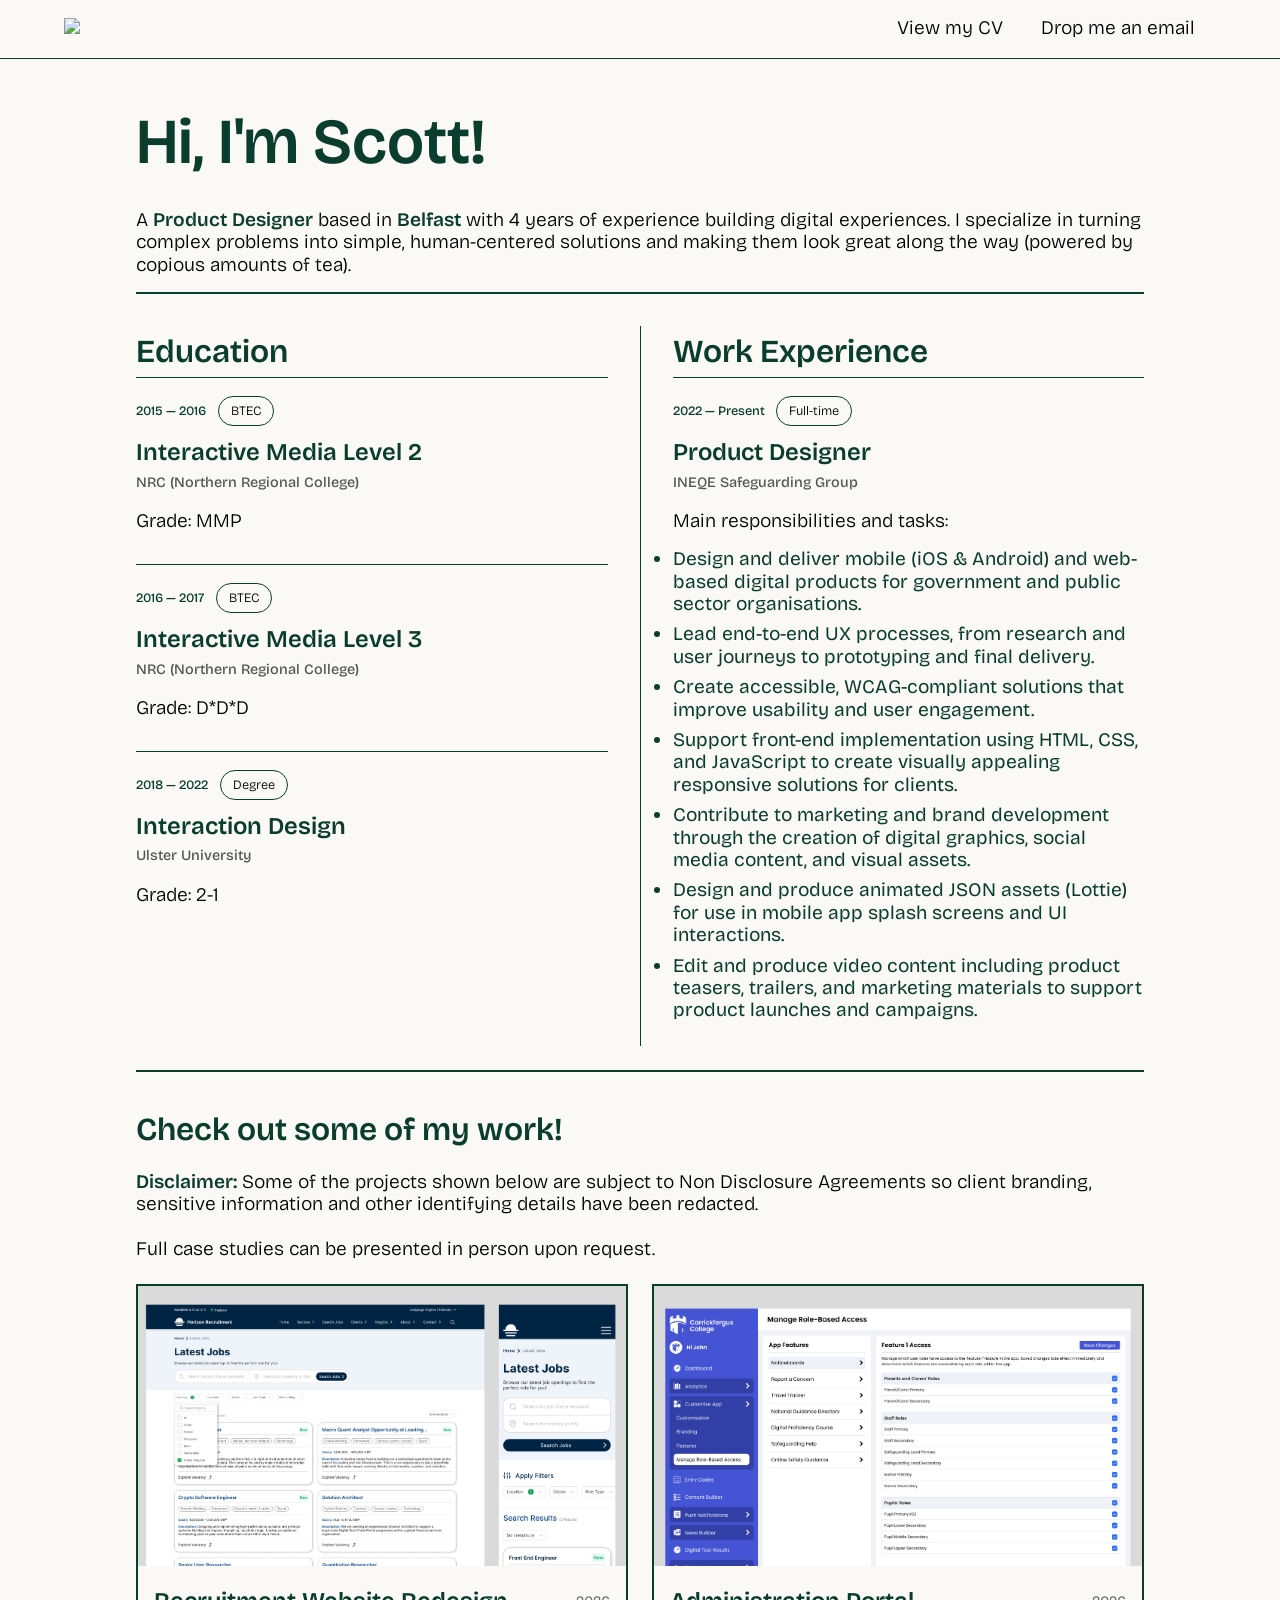
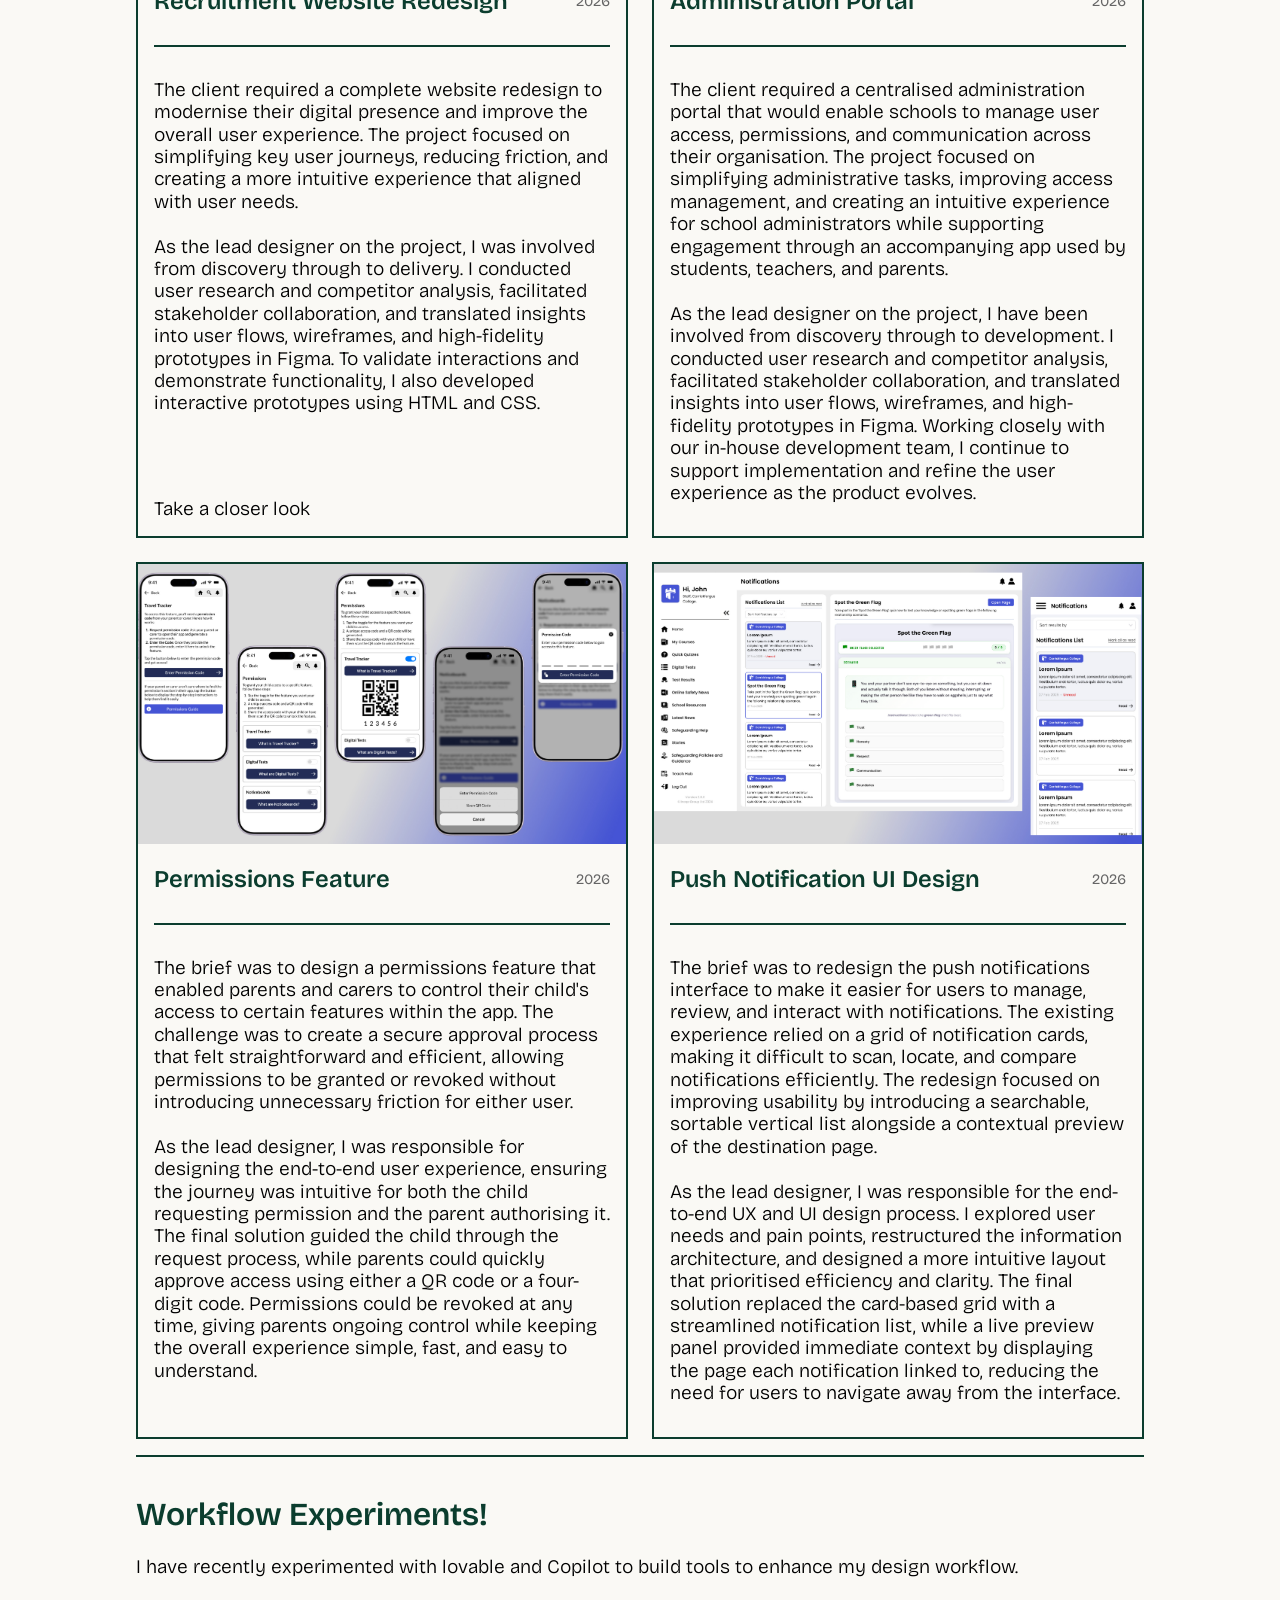
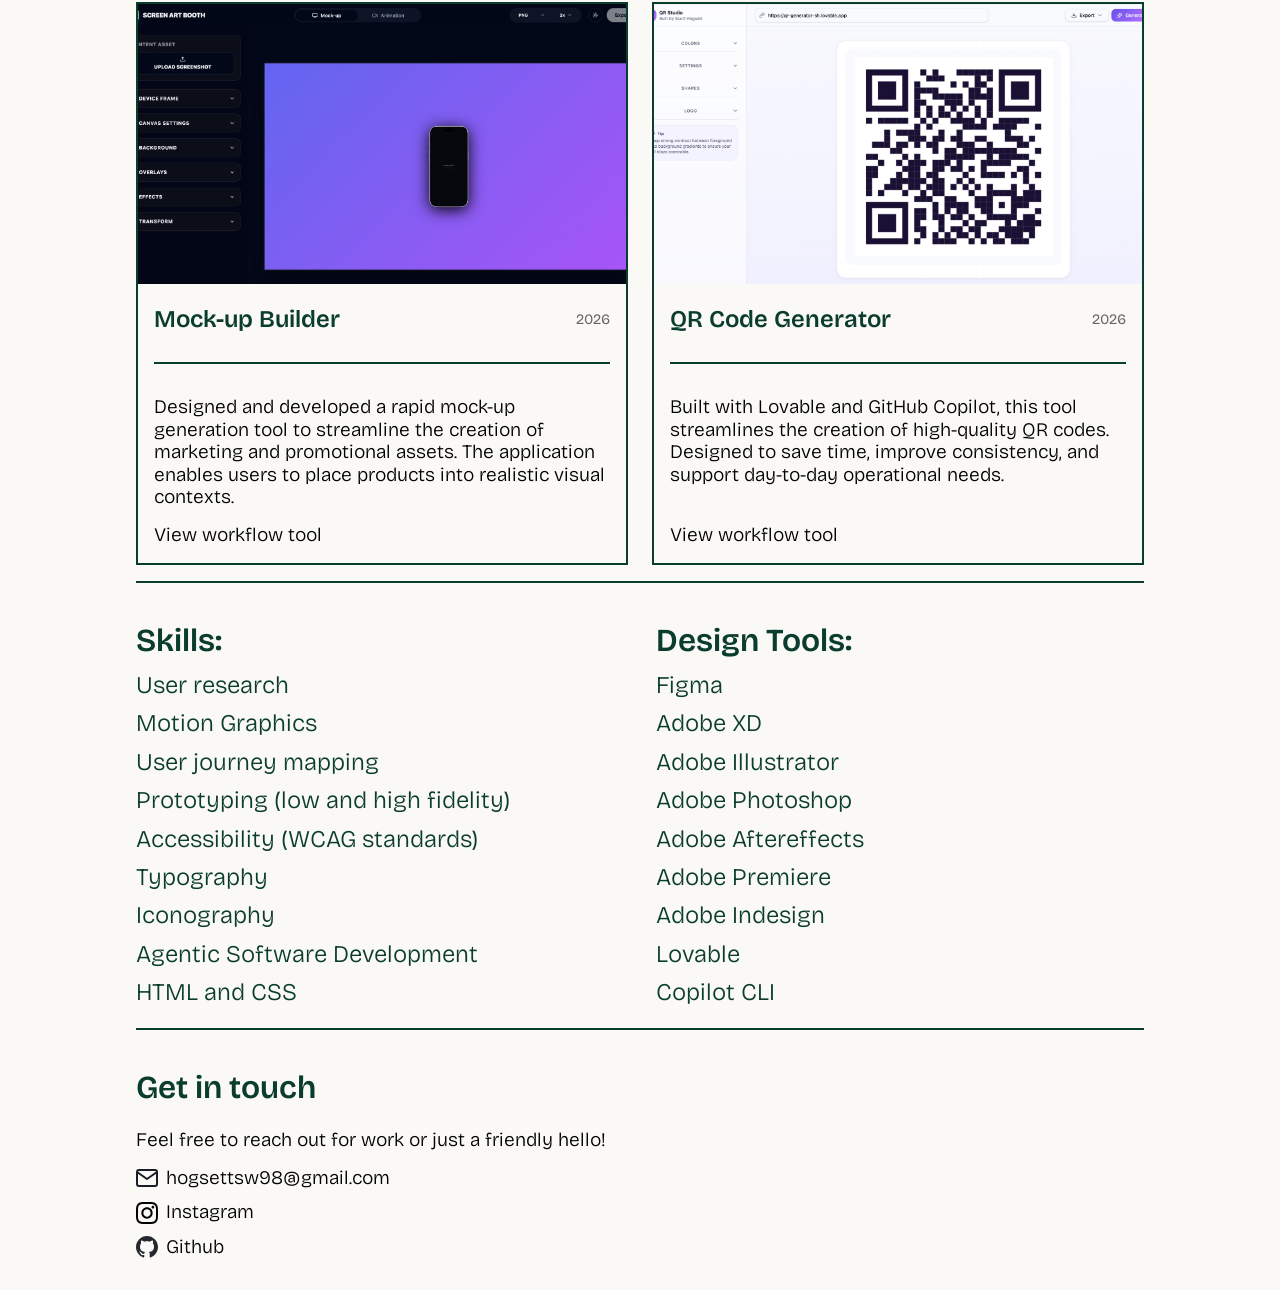
==== commit e1990636: "port-update" ====
--- a/index.html
+++ b/index.html
@@ -108,7 +108,7 @@
                                         <li>Create accessible, WCAG-compliant solutions that improve usability and user engagement.</li>
                                         <li>Support front-end implementation using HTML, CSS, and JavaScript to create visually appealing responsive solutions for clients.</li>
                                         <li>Contribute to marketing and brand development through the creation of digital graphics, social media content, and visual assets.</li>
-                                        <li>Design and produce ani mated JSON assets (Lottie) for use in mobile app splash screens and UI interactions.</li>
+                                        <li>Design and produce animated JSON assets (Lottie) for use in mobile app splash screens and UI interactions.</li>
                                         <li>Edit and produce video content including product teasers, trailers, and marketing materials to support product launches and campaigns.</li>
                                     </ul>
                                 </div>
@@ -128,6 +128,7 @@
                 <p><strong>Disclaimer:</strong> Some of the projects shown below are subject to Non Disclosure Agreements so client branding, sensitive information and other identifying details have been redacted. <br><br>Full case studies can be presented in person upon request.</p>
 
                 <div class="project-card-grid">
+                    <a href="horizon-recruitment.html" class="project-card-link">
                         <div class="project-card">
                             <img class="thumbnail-img" src="img/Recruitment-website-cover-image-01.jpg" alt="Project 1">
                             <div class="project-info">
@@ -137,8 +138,13 @@
                                 </div>
                                 <hr>
                                 <p>The client required a complete website redesign to modernise their digital presence and improve the overall user experience. The project focused on simplifying key user journeys, reducing friction, and creating a more intuitive experience that aligned with user needs.<br><br>As the lead designer on the project, I was involved from discovery through to delivery. I conducted user research and competitor analysis, facilitated stakeholder collaboration, and translated insights into user flows, wireframes, and high-fidelity prototypes in Figma. To validate interactions and demonstrate functionality, I also developed interactive prototypes using HTML and CSS.</p>
-                            </div>
-                        </div>
+                                <span class="hover-link">
+                                    <p>Take a closer look</p>
+                                    <img class="hover-image" src="img/link-icon-2.svg" alt="">
+                                </span>
+                            </div>
+                        </div>
+                    </a>
                         <div class="project-card">
                             <img class="thumbnail-img" src="img/portal-cover-img-01.jpg" alt="Project 2">
                             <div class="project-info">
